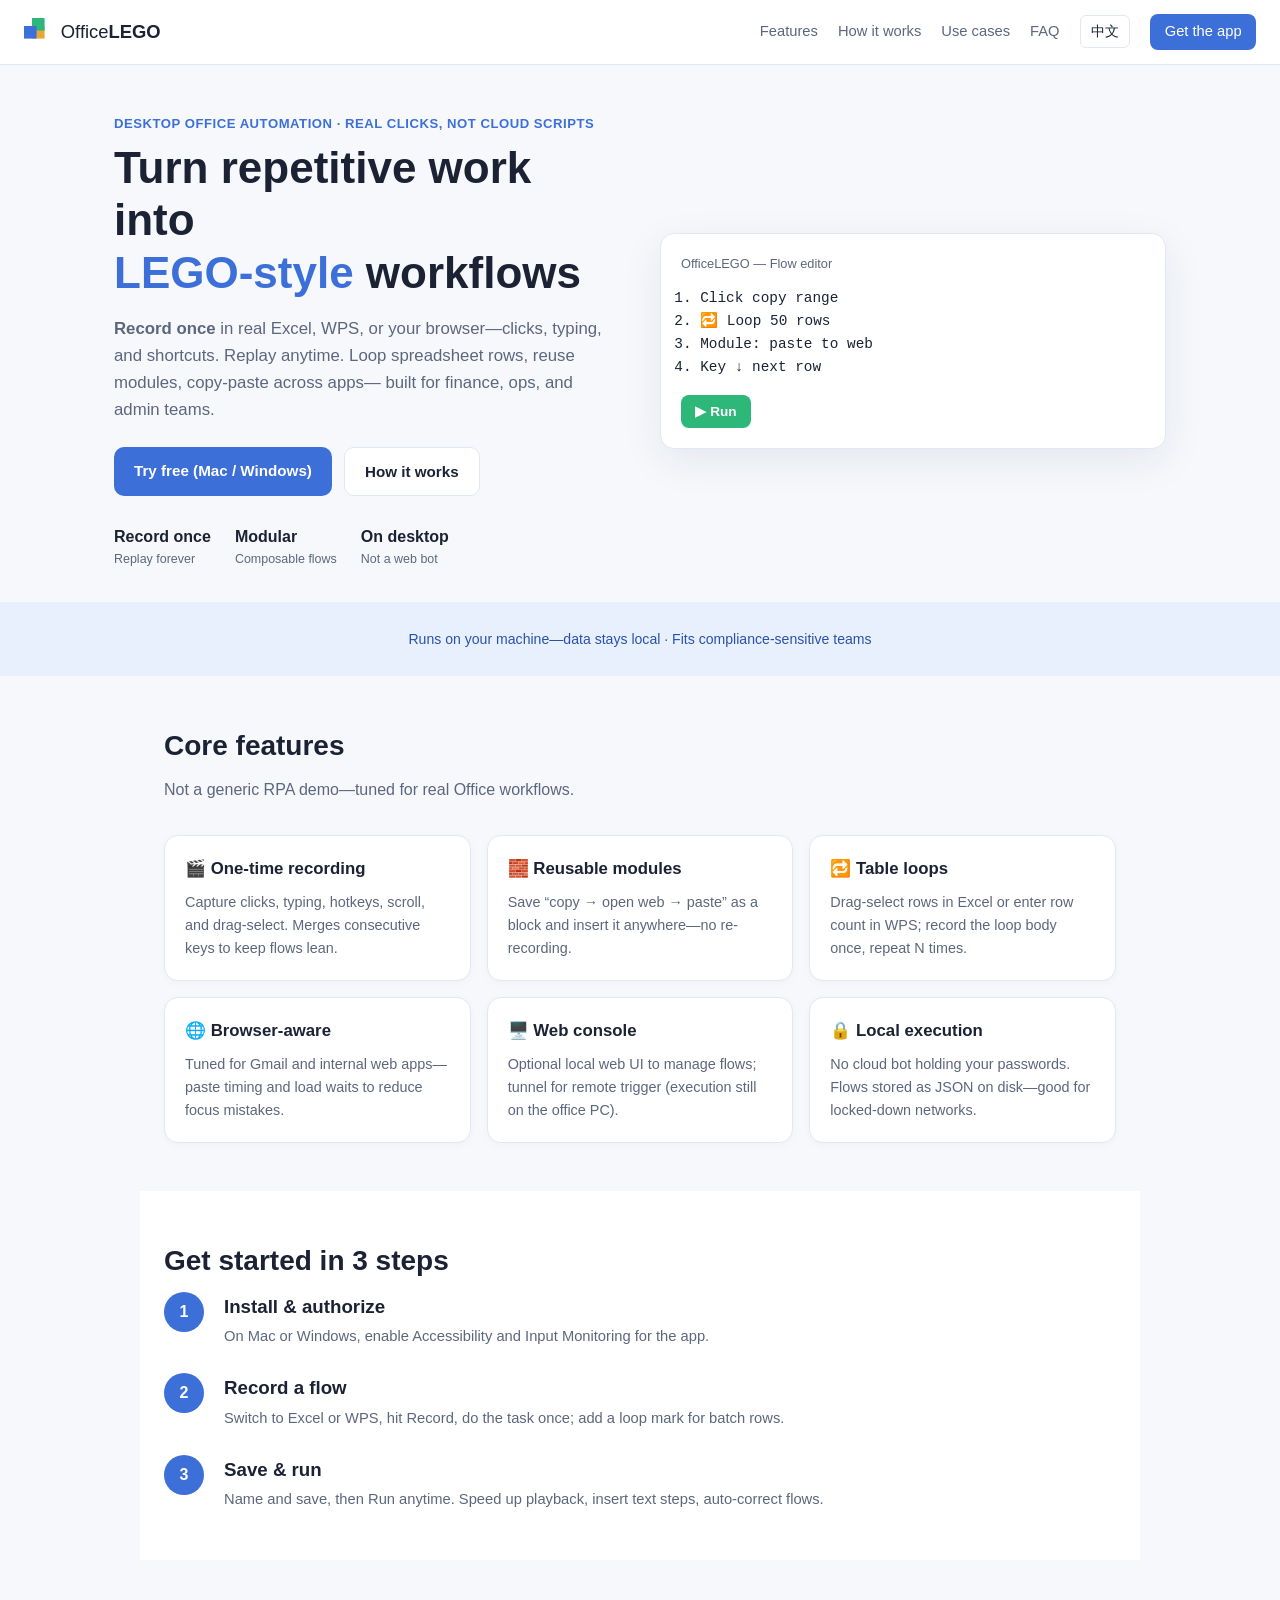
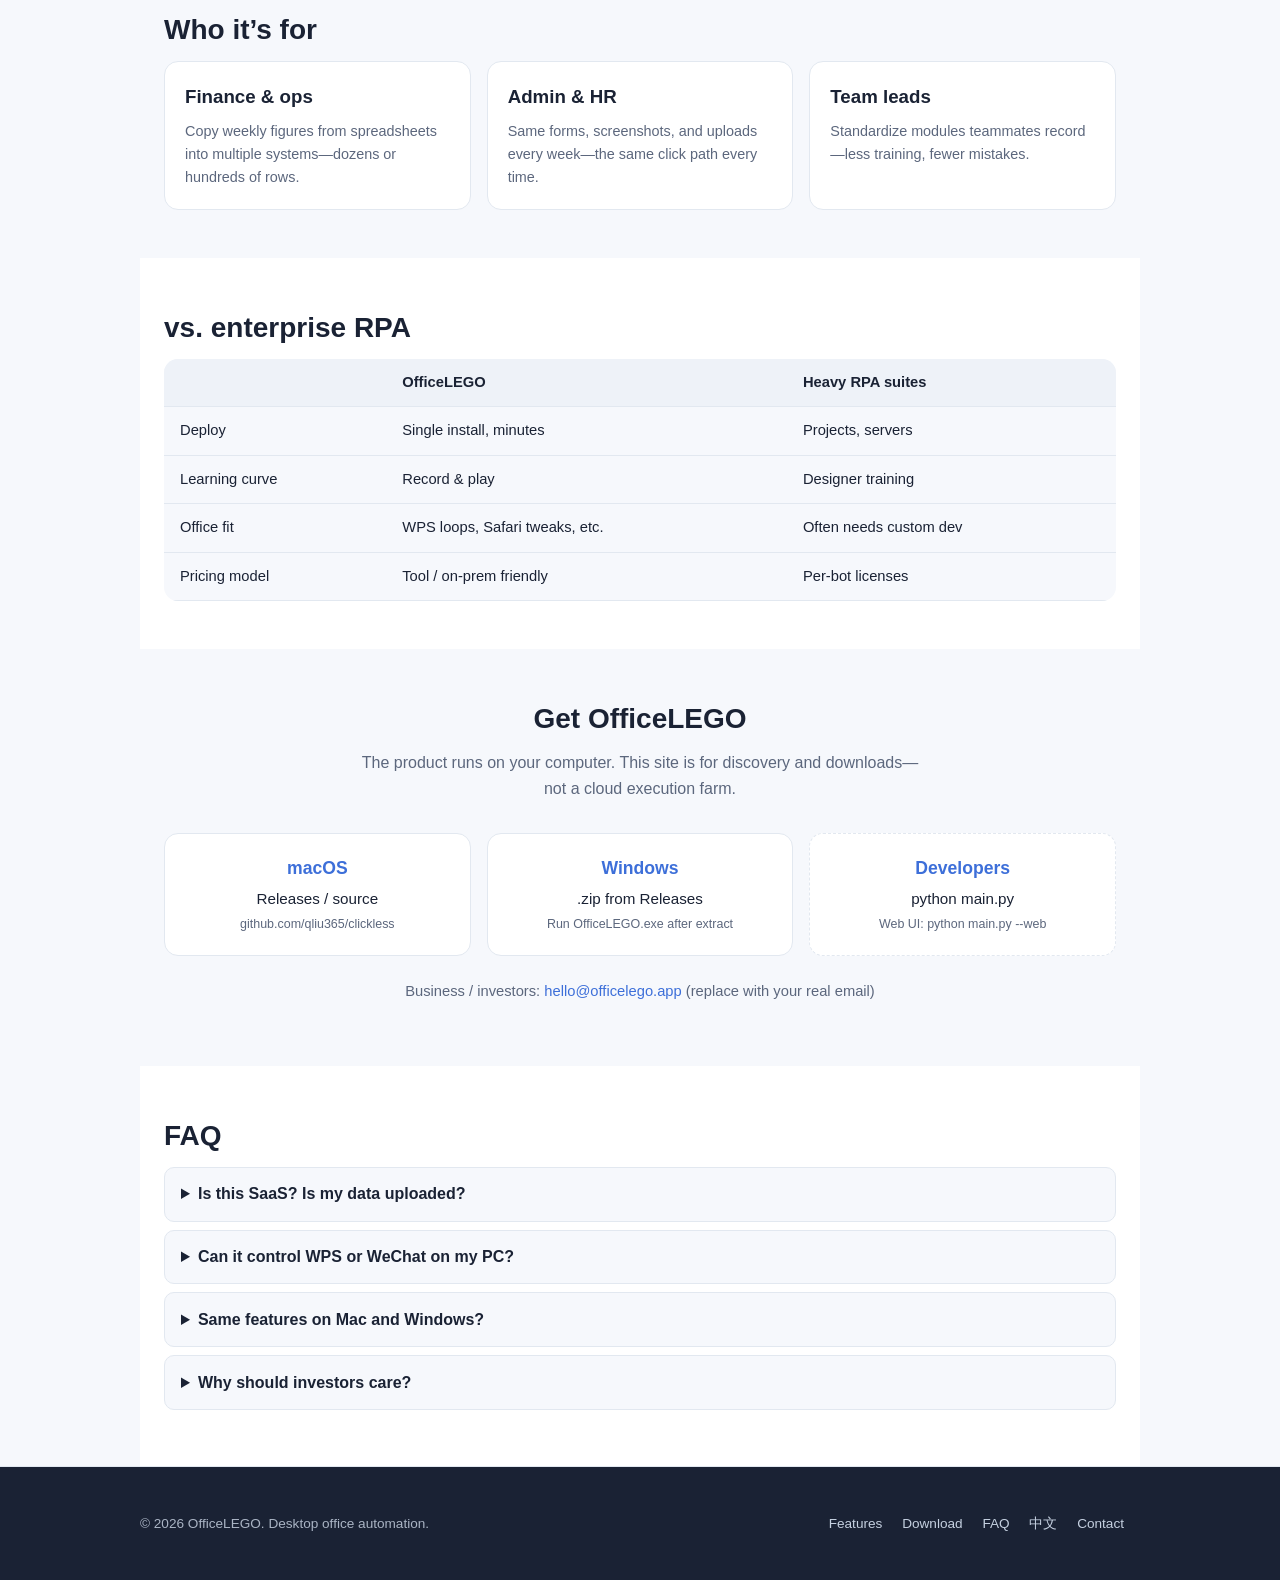
==== website/index-en.html @ f78f96df "Add English product website" ====
<!DOCTYPE html>
<html lang="en">
<head>
  <meta charset="UTF-8" />
  <meta name="viewport" content="width=device-width, initial-scale=1" />
  <title>OfficeLEGO — Record once, automate Office workflows | Desktop RPA</title>
  <meta name="description" content="OfficeLEGO automates Excel, WPS, email, and browser work on your desktop. Record mouse and keyboard once, reuse modular blocks, loop through spreadsheet rows. macOS and Windows." />
  <meta name="keywords" content="OfficeLEGO,office automation,desktop RPA,Excel automation,WPS,workflow recording,repeat tasks" />
  <meta name="author" content="OfficeLEGO" />
  <link rel="canonical" href="https://qliu365.github.io/clickless/index-en.html" />
  <link rel="alternate" hreflang="zh-CN" href="https://qliu365.github.io/clickless/" />
  <link rel="alternate" hreflang="en" href="https://qliu365.github.io/clickless/index-en.html" />
  <meta property="og:type" content="website" />
  <meta property="og:title" content="OfficeLEGO — Snap office workflows like LEGO bricks" />
  <meta property="og:description" content="Record once, replay forever. Table loops, reusable modules, cross-app copy-paste—built for real Office work." />
  <meta property="og:locale" content="en_US" />
  <meta name="twitter:card" content="summary_large_image" />
  <meta name="twitter:title" content="OfficeLEGO" />
  <meta name="twitter:description" content="Desktop office automation — record once, run forever." />
  <link rel="stylesheet" href="styles.css" />
  <link rel="icon" href="data:image/svg+xml,%3Csvg xmlns='http://www.w3.org/2000/svg' viewBox='0 0 32 32'%3E%3Crect x='2' y='10' width='12' height='12' rx='2' fill='%235b8def'/%3E%3Crect x='18' y='4' width='12' height='12' rx='2' fill='%234ecf8a'/%3E%3Crect x='18' y='18' width='12' height='12' rx='2' fill='%23e8a838'/%3E%3C/svg%3E" />
  <script type="application/ld+json">
  {
    "@context": "https://schema.org",
    "@type": "SoftwareApplication",
    "name": "OfficeLEGO",
    "applicationCategory": "BusinessApplication",
    "operatingSystem": "macOS, Windows",
    "description": "Desktop automation for Excel, WPS, email and browser workflows. Record once, replay with modular steps and table loops.",
    "inLanguage": "en",
    "offers": { "@type": "Offer", "price": "0", "priceCurrency": "USD" }
  }
  </script>
</head>
<body>
  <header class="site-header">
    <a class="logo" href="index-en.html">
      <span class="logo-blocks" aria-hidden="true"></span>
      <span>Office<strong>LEGO</strong></span>
    </a>
    <nav class="nav">
      <a href="#features">Features</a>
      <a href="#how">How it works</a>
      <a href="#users">Use cases</a>
      <a href="#faq">FAQ</a>
      <a href="index.html" class="lang-switch">中文</a>
      <a href="#download" class="nav-cta">Get the app</a>
    </nav>
    <button type="button" class="menu-btn" id="menu-btn" aria-label="Menu">☰</button>
  </header>

  <main>
    <section class="hero">
      <div class="hero-copy">
        <p class="eyebrow">Desktop office automation · Real clicks, not cloud scripts</p>
        <h1>Turn repetitive work into<br /><strong>LEGO-style</strong> workflows</h1>
        <p class="lead">
          <strong>Record once</strong> in real Excel, WPS, or your browser—clicks, typing, and shortcuts.
          Replay anytime. Loop spreadsheet rows, reuse modules, copy-paste across apps—
          built for finance, ops, and admin teams.
        </p>
        <div class="hero-actions">
          <a class="btn btn-primary" href="#download">Try free (Mac / Windows)</a>
          <a class="btn btn-secondary" href="#how">How it works</a>
        </div>
        <ul class="hero-stats">
          <li><strong>Record once</strong><span>Replay forever</span></li>
          <li><strong>Modular</strong><span>Composable flows</span></li>
          <li><strong>On desktop</strong><span>Not a web bot</span></li>
        </ul>
      </div>
      <div class="hero-visual" aria-hidden="true">
        <div class="mock-window">
          <div class="mock-title">OfficeLEGO — Flow editor</div>
          <ol class="mock-steps">
            <li>Click copy range</li>
            <li>🔁 Loop 50 rows</li>
            <li>Module: paste to web</li>
            <li>Key ↓ next row</li>
          </ol>
          <div class="mock-run">▶ Run</div>
        </div>
      </div>
    </section>

    <section class="trust">
      <p>Runs on your machine—data stays local · Fits compliance-sensitive teams</p>
    </section>

    <section id="features" class="section">
      <h2>Core features</h2>
      <p class="section-lead">Not a generic RPA demo—tuned for real Office workflows.</p>
      <div class="cards">
        <article class="card">
          <h3>🎬 One-time recording</h3>
          <p>Capture clicks, typing, hotkeys, scroll, and drag-select. Merges consecutive keys to keep flows lean.</p>
        </article>
        <article class="card">
          <h3>🧱 Reusable modules</h3>
          <p>Save “copy → open web → paste” as a block and insert it anywhere—no re-recording.</p>
        </article>
        <article class="card">
          <h3>🔁 Table loops</h3>
          <p>Drag-select rows in Excel or enter row count in WPS; record the loop body once, repeat N times.</p>
        </article>
        <article class="card">
          <h3>🌐 Browser-aware</h3>
          <p>Tuned for Gmail and internal web apps—paste timing and load waits to reduce focus mistakes.</p>
        </article>
        <article class="card">
          <h3>🖥️ Web console</h3>
          <p>Optional local web UI to manage flows; tunnel for remote trigger (execution still on the office PC).</p>
        </article>
        <article class="card">
          <h3>🔒 Local execution</h3>
          <p>No cloud bot holding your passwords. Flows stored as JSON on disk—good for locked-down networks.</p>
        </article>
      </div>
    </section>

    <section id="how" class="section section-alt">
      <h2>Get started in 3 steps</h2>
      <ol class="steps">
        <li>
          <span class="step-num">1</span>
          <div>
            <h3>Install &amp; authorize</h3>
            <p>On Mac or Windows, enable Accessibility and Input Monitoring for the app.</p>
          </div>
        </li>
        <li>
          <span class="step-num">2</span>
          <div>
            <h3>Record a flow</h3>
            <p>Switch to Excel or WPS, hit Record, do the task once; add a loop mark for batch rows.</p>
          </div>
        </li>
        <li>
          <span class="step-num">3</span>
          <div>
            <h3>Save &amp; run</h3>
            <p>Name and save, then Run anytime. Speed up playback, insert text steps, auto-correct flows.</p>
          </div>
        </li>
      </ol>
    </section>

    <section id="users" class="section">
      <h2>Who it’s for</h2>
      <div class="personas">
        <div class="persona">
          <h3>Finance &amp; ops</h3>
          <p>Copy weekly figures from spreadsheets into multiple systems—dozens or hundreds of rows.</p>
        </div>
        <div class="persona">
          <h3>Admin &amp; HR</h3>
          <p>Same forms, screenshots, and uploads every week—the same click path every time.</p>
        </div>
        <div class="persona">
          <h3>Team leads</h3>
          <p>Standardize modules teammates record—less training, fewer mistakes.</p>
        </div>
      </div>
    </section>

    <section id="compare" class="section section-alt">
      <h2>vs. enterprise RPA</h2>
      <table class="compare-table">
        <thead>
          <tr><th></th><th>OfficeLEGO</th><th>Heavy RPA suites</th></tr>
        </thead>
        <tbody>
          <tr><td>Deploy</td><td>Single install, minutes</td><td>Projects, servers</td></tr>
          <tr><td>Learning curve</td><td>Record &amp; play</td><td>Designer training</td></tr>
          <tr><td>Office fit</td><td>WPS loops, Safari tweaks, etc.</td><td>Often needs custom dev</td></tr>
          <tr><td>Pricing model</td><td>Tool / on-prem friendly</td><td>Per-bot licenses</td></tr>
        </tbody>
      </table>
    </section>

    <section id="download" class="section cta-section">
      <h2>Get OfficeLEGO</h2>
      <p class="section-lead">The product runs on your computer. This site is for discovery and downloads—not a cloud execution farm.</p>
      <div class="download-grid">
        <a class="download-card" href="https://github.com/qliu365/clickless/releases" rel="noopener" target="_blank">
          <span class="os">macOS</span>
          <span class="label">Releases / source</span>
          <span class="hint">github.com/qliu365/clickless</span>
        </a>
        <a class="download-card" href="https://github.com/qliu365/clickless/releases" rel="noopener" target="_blank">
          <span class="os">Windows</span>
          <span class="label">.zip from Releases</span>
          <span class="hint">Run OfficeLEGO.exe after extract</span>
        </a>
        <div class="download-card dev">
          <span class="os">Developers</span>
          <span class="label">python main.py</span>
          <span class="hint">Web UI: python main.py --web</span>
        </div>
      </div>
      <p class="contact">
        Business / investors:
        <a href="mailto:hello@officelego.app">hello@officelego.app</a>
        (replace with your real email)
      </p>
    </section>

    <section id="faq" class="section section-alt">
      <h2>FAQ</h2>
      <details>
        <summary>Is this SaaS? Is my data uploaded?</summary>
        <p>No. Flows and optional screenshots stay in your local user folder. The web console is optional and does not require a public cloud.</p>
      </details>
      <details>
        <summary>Can it control WPS or WeChat on my PC?</summary>
        <p>It drives normal desktop UI (clicks and keyboard) in installed apps. Some security tools or remote-desktop layers may block simulated input.</p>
      </details>
      <details>
        <summary>Same features on Mac and Windows?</summary>
        <p>Core record/playback is the same. Excel drag-to-loop is strongest on macOS; on Windows, row-count input is often easier.</p>
      </details>
      <details>
        <summary>Why should investors care?</summary>
        <p>Long-tail automation for SMBs and teams—lighter than enterprise RPA, easier than scripts; modules create reuse and expansion.</p>
      </details>
    </section>
  </main>

  <footer class="site-footer">
    <div class="footer-inner">
      <p>© <span id="year"></span> OfficeLEGO. Desktop office automation.</p>
      <p class="footer-links">
        <a href="#features">Features</a>
        <a href="#download">Download</a>
        <a href="#faq">FAQ</a>
        <a href="index.html">中文</a>
        <a href="mailto:hello@officelego.app">Contact</a>
      </p>
    </div>
  </footer>

  <script>
    document.getElementById("year").textContent = new Date().getFullYear();
    document.getElementById("menu-btn")?.addEventListener("click", () => {
      document.querySelector(".nav")?.classList.toggle("open");
    });
  </script>
</body>
</html>
---- website/styles.css ----
:root {
  --bg: #f6f8fc;
  --surface: #ffffff;
  --text: #1a2234;
  --muted: #5c677d;
  --primary: #3d6fd9;
  --primary-dark: #2a52ad;
  --accent: #2db87a;
  --border: #e2e8f0;
  --shadow: 0 12px 40px rgba(26, 34, 52, 0.08);
  --radius: 14px;
  --font: "PingFang SC", "SF Pro SC", "Microsoft YaHei", -apple-system, sans-serif;
}

* { box-sizing: border-box; }
html { scroll-behavior: smooth; }

body {
  margin: 0;
  font-family: var(--font);
  color: var(--text);
  background: var(--bg);
  line-height: 1.6;
}

a { color: var(--primary); text-decoration: none; }
a:hover { text-decoration: underline; }

.site-header {
  position: sticky;
  top: 0;
  z-index: 50;
  display: flex;
  align-items: center;
  justify-content: space-between;
  padding: 0.85rem 1.5rem;
  background: rgba(255, 255, 255, 0.92);
  backdrop-filter: blur(10px);
  border-bottom: 1px solid var(--border);
}

.logo {
  display: flex;
  align-items: center;
  gap: 0.55rem;
  font-size: 1.15rem;
  color: var(--text);
  text-decoration: none;
  font-weight: 500;
}

.logo-blocks {
  width: 28px;
  height: 28px;
  background:
    linear-gradient(var(--primary) 0 0) 0 55% / 45% 45% no-repeat,
    linear-gradient(var(--accent) 0 0) 55% 0 / 45% 45% no-repeat,
    linear-gradient(#e8a838 0 0) 55% 55% / 45% 45% no-repeat;
  border-radius: 4px;
}

.nav {
  display: flex;
  gap: 1.25rem;
  align-items: center;
}

.nav a {
  color: var(--muted);
  font-size: 0.92rem;
  text-decoration: none;
}

.nav a:hover { color: var(--text); }

.nav-cta {
  background: var(--primary) !important;
  color: #fff !important;
  padding: 0.4rem 0.9rem;
  border-radius: 8px;
}

.lang-switch {
  font-size: 0.85rem !important;
  border: 1px solid var(--border);
  padding: 0.3rem 0.65rem !important;
  border-radius: 6px;
  color: var(--text) !important;
}

.menu-btn {
  display: none;
  background: none;
  border: none;
  font-size: 1.4rem;
  cursor: pointer;
}

.hero {
  max-width: 1100px;
  margin: 0 auto;
  padding: 3rem 1.5rem 2rem;
  display: grid;
  grid-template-columns: 1fr 1fr;
  gap: 2.5rem;
  align-items: center;
}

.eyebrow {
  font-size: 0.82rem;
  color: var(--primary);
  font-weight: 600;
  text-transform: uppercase;
  letter-spacing: 0.04em;
  margin: 0 0 0.5rem;
}

.hero h1 {
  font-size: clamp(2rem, 4vw, 2.75rem);
  line-height: 1.2;
  margin: 0 0 1rem;
  font-weight: 700;
}

.hero h1 strong { color: var(--primary); }

.lead {
  font-size: 1.05rem;
  color: var(--muted);
  margin: 0 0 1.5rem;
  max-width: 32em;
}

.hero-actions {
  display: flex;
  flex-wrap: wrap;
  gap: 0.75rem;
  margin-bottom: 1.75rem;
}

.btn {
  display: inline-block;
  padding: 0.7rem 1.25rem;
  border-radius: 10px;
  font-weight: 600;
  font-size: 0.95rem;
  text-decoration: none;
}

.btn-primary {
  background: var(--primary);
  color: #fff;
}

.btn-primary:hover {
  background: var(--primary-dark);
  text-decoration: none;
}

.btn-secondary {
  background: var(--surface);
  color: var(--text);
  border: 1px solid var(--border);
}

.hero-stats {
  list-style: none;
  margin: 0;
  padding: 0;
  display: flex;
  gap: 1.5rem;
}

.hero-stats li {
  display: flex;
  flex-direction: column;
}

.hero-stats strong { font-size: 1rem; }
.hero-stats span { font-size: 0.78rem; color: var(--muted); }

.mock-window {
  background: var(--surface);
  border-radius: var(--radius);
  box-shadow: var(--shadow);
  padding: 1.25rem;
  border: 1px solid var(--border);
}

.mock-title {
  font-size: 0.8rem;
  color: var(--muted);
  margin-bottom: 0.75rem;
}

.mock-steps {
  margin: 0 0 1rem;
  padding-left: 1.2rem;
  font-size: 0.9rem;
  font-family: ui-monospace, Menlo, monospace;
}

.mock-run {
  display: inline-block;
  background: var(--accent);
  color: #fff;
  padding: 0.35rem 0.9rem;
  border-radius: 8px;
  font-size: 0.85rem;
  font-weight: 600;
}

.trust {
  text-align: center;
  padding: 0.75rem 1rem;
  background: #e8f0fe;
  color: var(--primary-dark);
  font-size: 0.88rem;
}

.section {
  max-width: 1000px;
  margin: 0 auto;
  padding: 3rem 1.5rem;
}

.section-alt { background: var(--surface); }

.section h2 {
  margin: 0 0 0.5rem;
  font-size: 1.75rem;
}

.section-lead {
  color: var(--muted);
  margin: 0 0 2rem;
  max-width: 36em;
}

.cards {
  display: grid;
  grid-template-columns: repeat(auto-fill, minmax(260px, 1fr));
  gap: 1rem;
}

.card {
  background: var(--surface);
  border: 1px solid var(--border);
  border-radius: var(--radius);
  padding: 1.25rem;
  box-shadow: 0 2px 8px rgba(0, 0, 0, 0.03);
}

.section-alt .card { background: var(--bg); }

.card h3 { margin: 0 0 0.5rem; font-size: 1.05rem; }
.card p { margin: 0; font-size: 0.9rem; color: var(--muted); }

.steps {
  list-style: none;
  margin: 0;
  padding: 0;
  display: flex;
  flex-direction: column;
  gap: 1.5rem;
}

.steps li {
  display: flex;
  gap: 1.25rem;
  align-items: flex-start;
}

.step-num {
  flex-shrink: 0;
  width: 2.5rem;
  height: 2.5rem;
  background: var(--primary);
  color: #fff;
  border-radius: 50%;
  display: flex;
  align-items: center;
  justify-content: center;
  font-weight: 700;
}

.steps h3 { margin: 0 0 0.25rem; }
.steps p { margin: 0; color: var(--muted); font-size: 0.92rem; }

.personas {
  display: grid;
  grid-template-columns: repeat(auto-fit, minmax(220px, 1fr));
  gap: 1rem;
}

.persona {
  padding: 1.25rem;
  background: var(--surface);
  border-radius: var(--radius);
  border: 1px solid var(--border);
}

.persona h3 { margin: 0 0 0.5rem; }
.persona p { margin: 0; color: var(--muted); font-size: 0.9rem; }

.compare-table {
  width: 100%;
  border-collapse: collapse;
  font-size: 0.92rem;
  background: var(--bg);
  border-radius: var(--radius);
  overflow: hidden;
}

.compare-table th,
.compare-table td {
  padding: 0.75rem 1rem;
  border-bottom: 1px solid var(--border);
  text-align: left;
}

.compare-table th { background: #eef2f8; }

.cta-section { text-align: center; }
.cta-section .section-lead { margin-left: auto; margin-right: auto; }

.download-grid {
  display: grid;
  grid-template-columns: repeat(auto-fit, minmax(220px, 1fr));
  gap: 1rem;
  margin-bottom: 1.5rem;
}

.download-card {
  display: flex;
  flex-direction: column;
  gap: 0.25rem;
  padding: 1.25rem;
  background: var(--surface);
  border: 1px solid var(--border);
  border-radius: var(--radius);
  text-decoration: none;
  color: inherit;
  transition: box-shadow 0.2s, border-color 0.2s;
}

.download-card:hover {
  box-shadow: var(--shadow);
  border-color: var(--primary);
  text-decoration: none;
}

.download-card.dev { border-style: dashed; }

.download-card .os { font-weight: 700; font-size: 1.1rem; color: var(--primary); }
.download-card .label { font-size: 0.95rem; }
.download-card .hint { font-size: 0.78rem; color: var(--muted); }

.contact { color: var(--muted); font-size: 0.92rem; }

details {
  background: var(--bg);
  border: 1px solid var(--border);
  border-radius: 10px;
  padding: 0.85rem 1rem;
  margin-bottom: 0.5rem;
}

details summary { cursor: pointer; font-weight: 600; }
details p { margin: 0.5rem 0 0; color: var(--muted); font-size: 0.9rem; }

.site-footer {
  border-top: 1px solid var(--border);
  padding: 2rem 1.5rem;
  background: var(--text);
  color: #aab4c4;
  font-size: 0.85rem;
}

.footer-inner {
  max-width: 1000px;
  margin: 0 auto;
  display: flex;
  flex-wrap: wrap;
  justify-content: space-between;
  gap: 1rem;
}

.footer-links a {
  color: #c5d0e0;
  margin-right: 1rem;
}

@media (max-width: 800px) {
  .hero { grid-template-columns: 1fr; }
  .menu-btn { display: block; }
  .nav {
    display: none;
    position: absolute;
    top: 100%;
    left: 0;
    right: 0;
    flex-direction: column;
    background: var(--surface);
    padding: 1rem;
    border-bottom: 1px solid var(--border);
  }
  .nav.open { display: flex; }
}
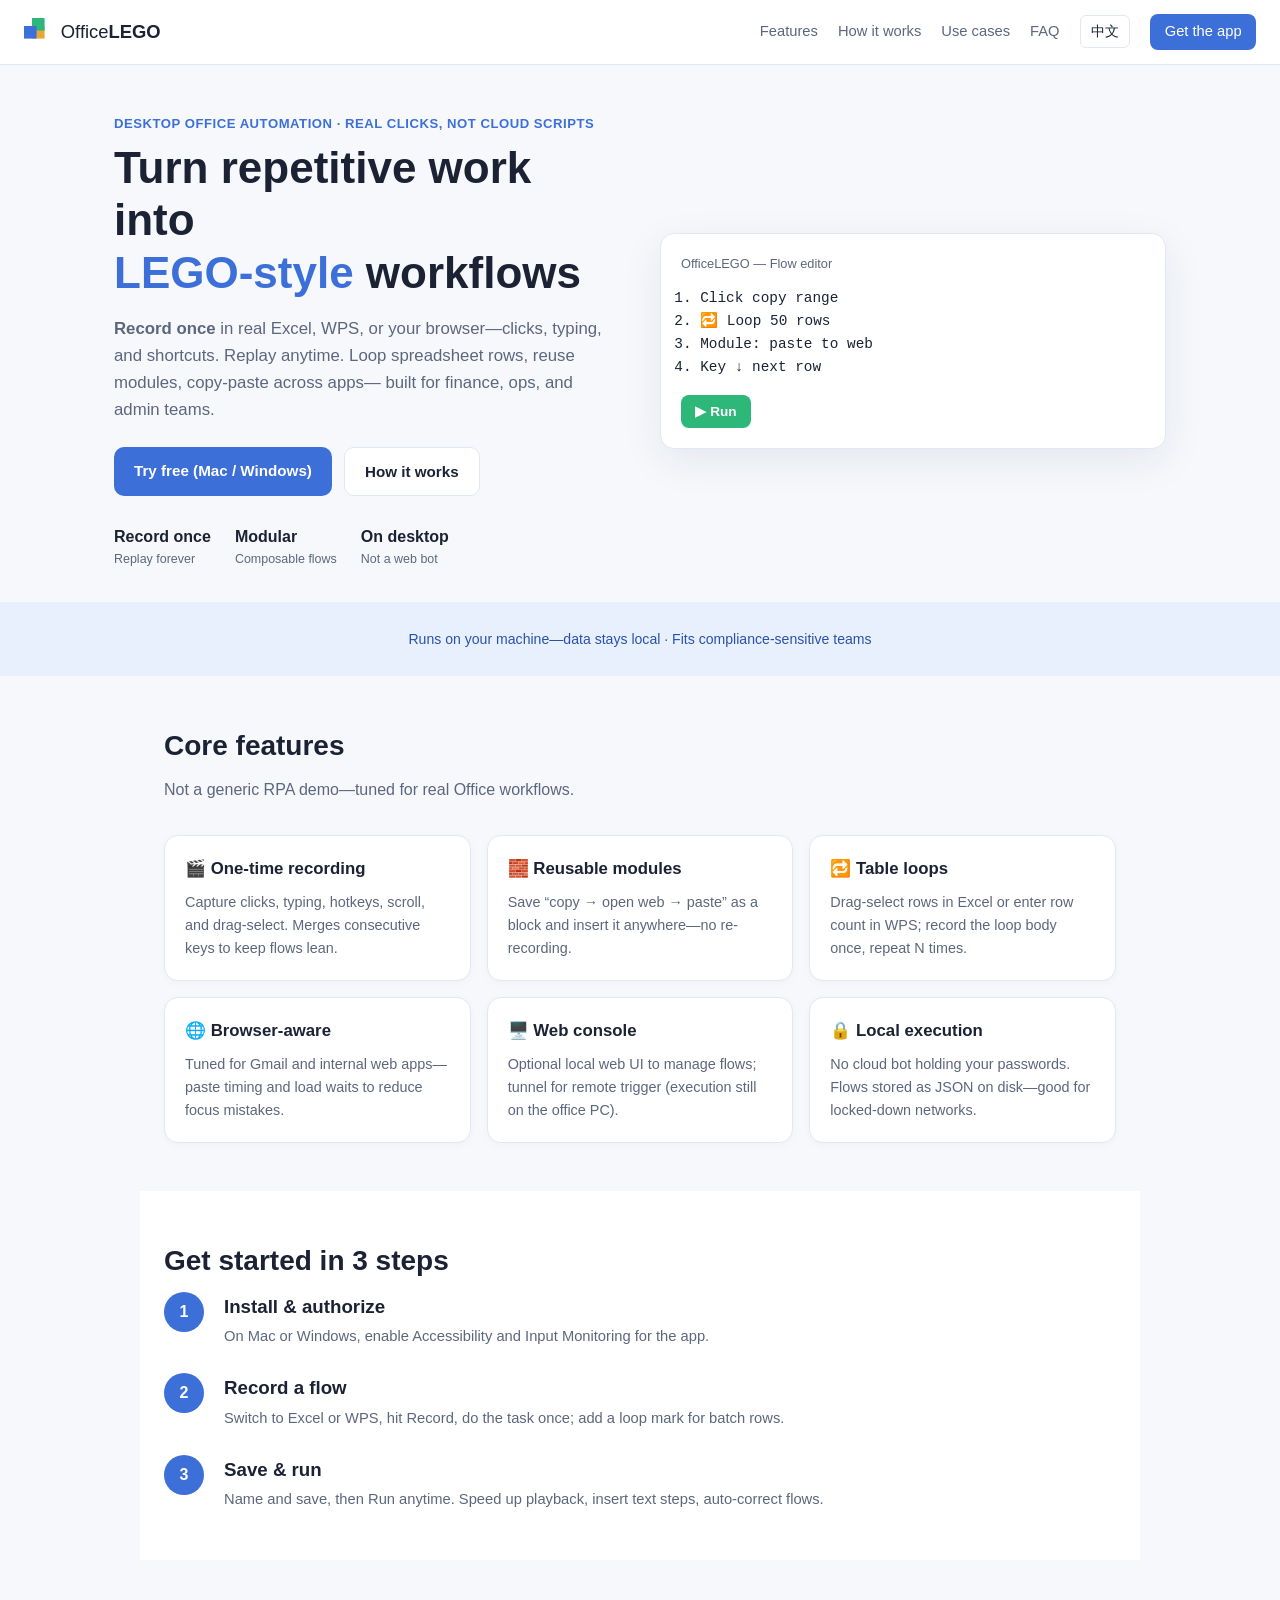
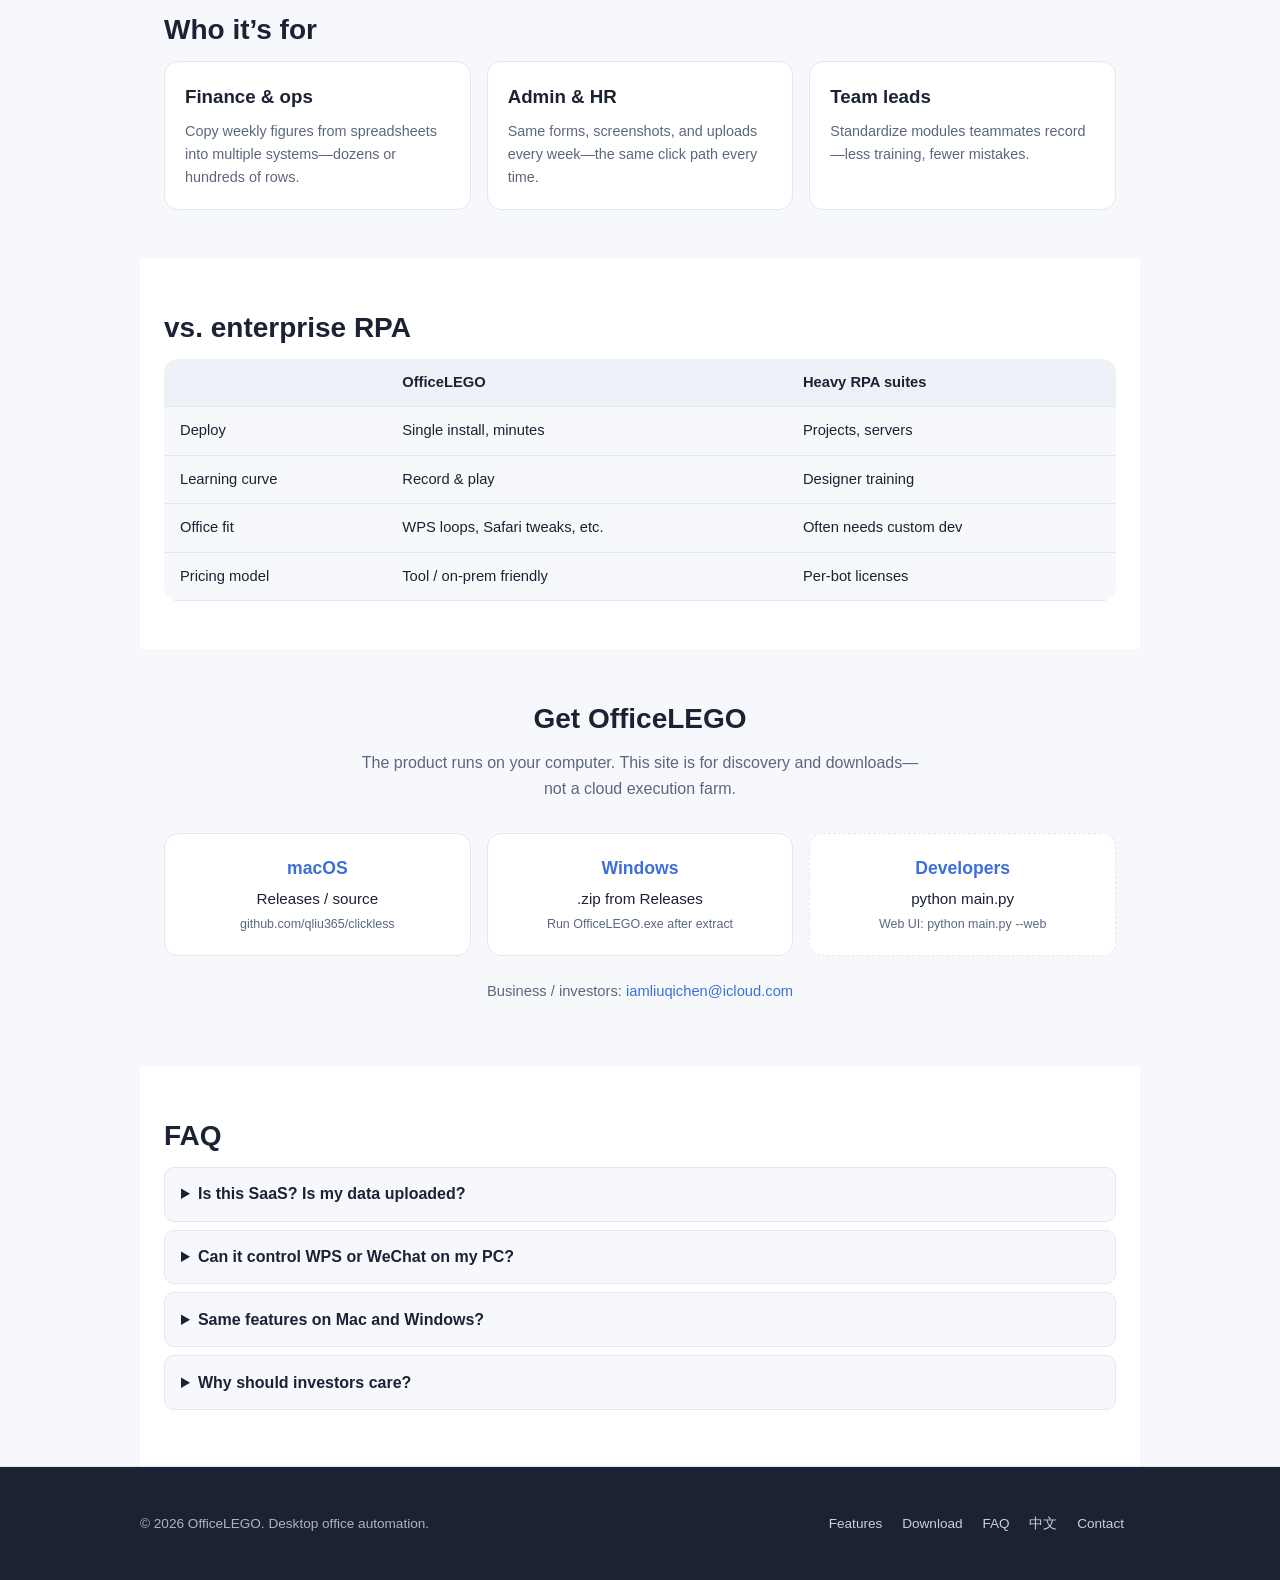
==== commit e599f585: "Update contact email" ====
--- a/website/index-en.html
+++ b/website/index-en.html
@@ -200,8 +200,7 @@
       </div>
       <p class="contact">
         Business / investors:
-        <a href="mailto:hello@officelego.app">hello@officelego.app</a>
-        (replace with your real email)
+        <a href="mailto:iamliuqichen@icloud.com">iamliuqichen@icloud.com</a>
       </p>
     </section>
 
@@ -234,7 +233,7 @@
         <a href="#download">Download</a>
         <a href="#faq">FAQ</a>
         <a href="index.html">中文</a>
-        <a href="mailto:hello@officelego.app">Contact</a>
+        <a href="mailto:iamliuqichen@icloud.com">Contact</a>
       </p>
     </div>
   </footer>
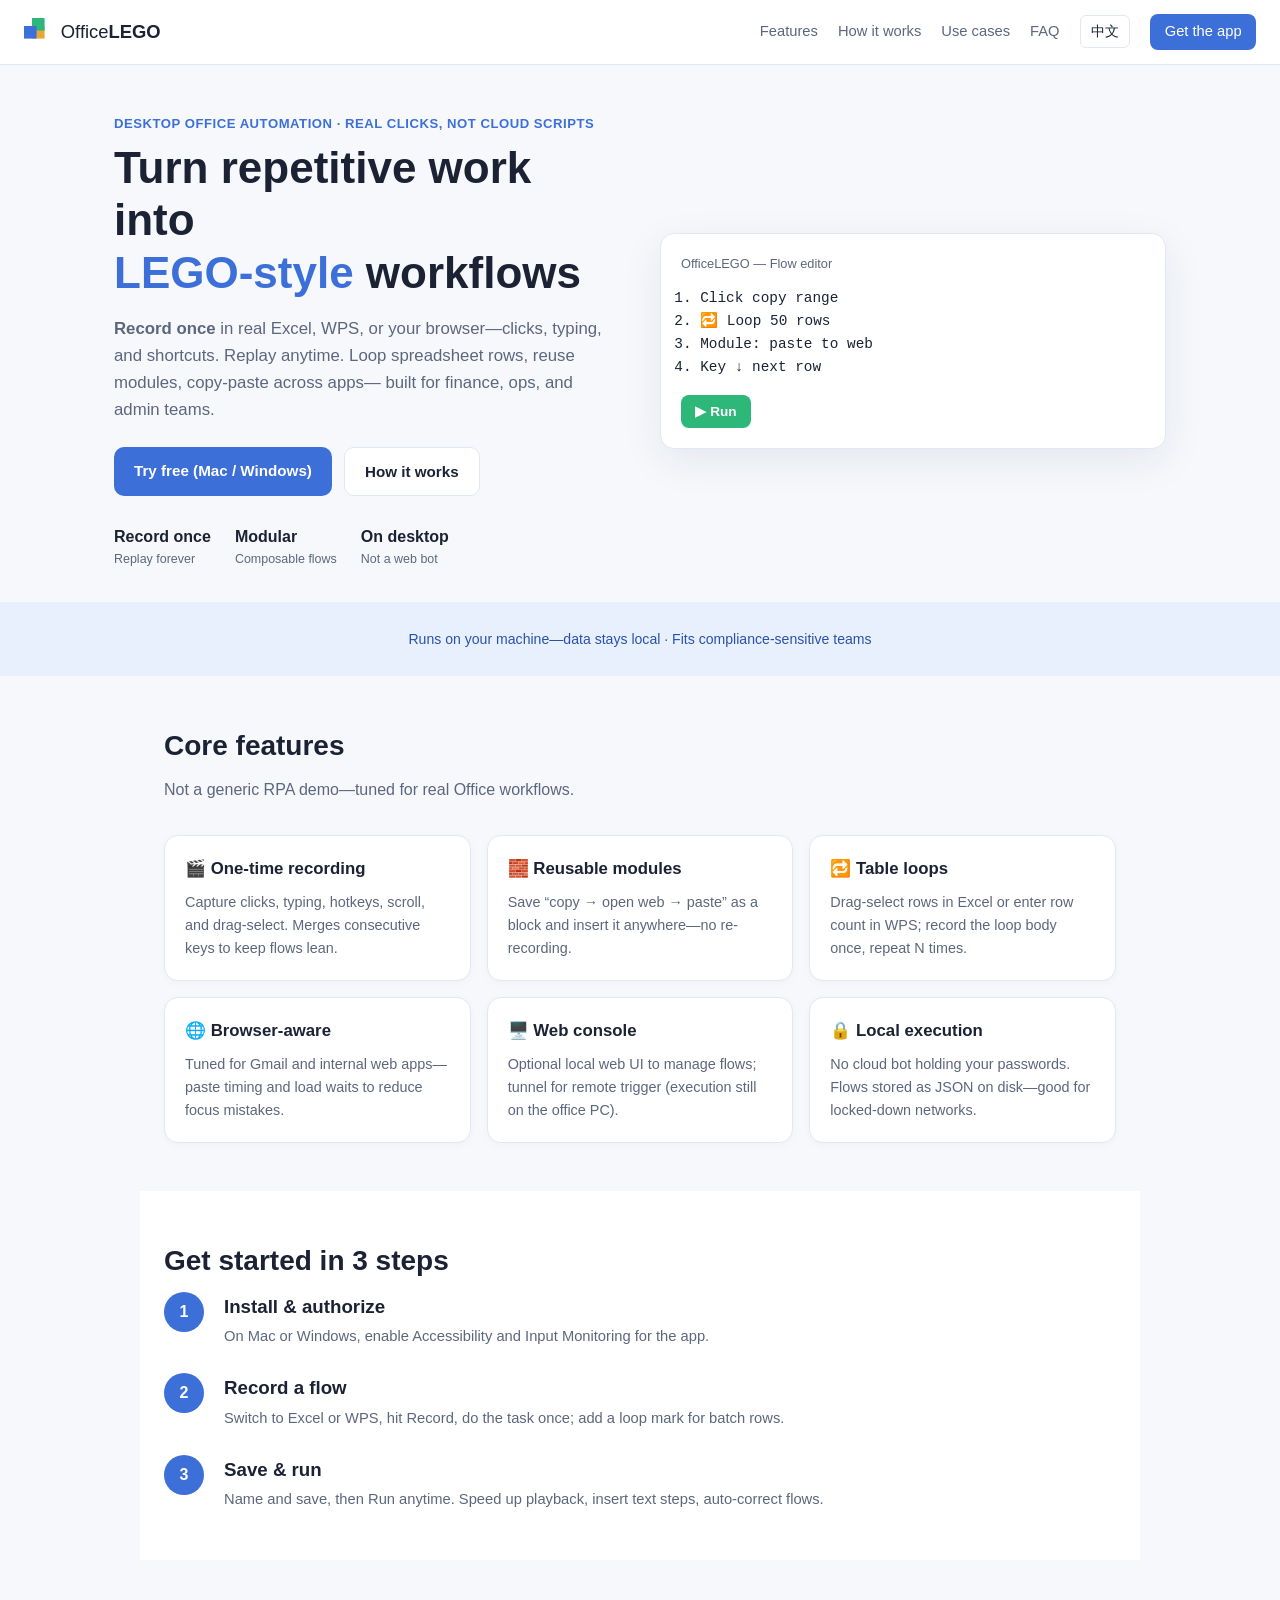
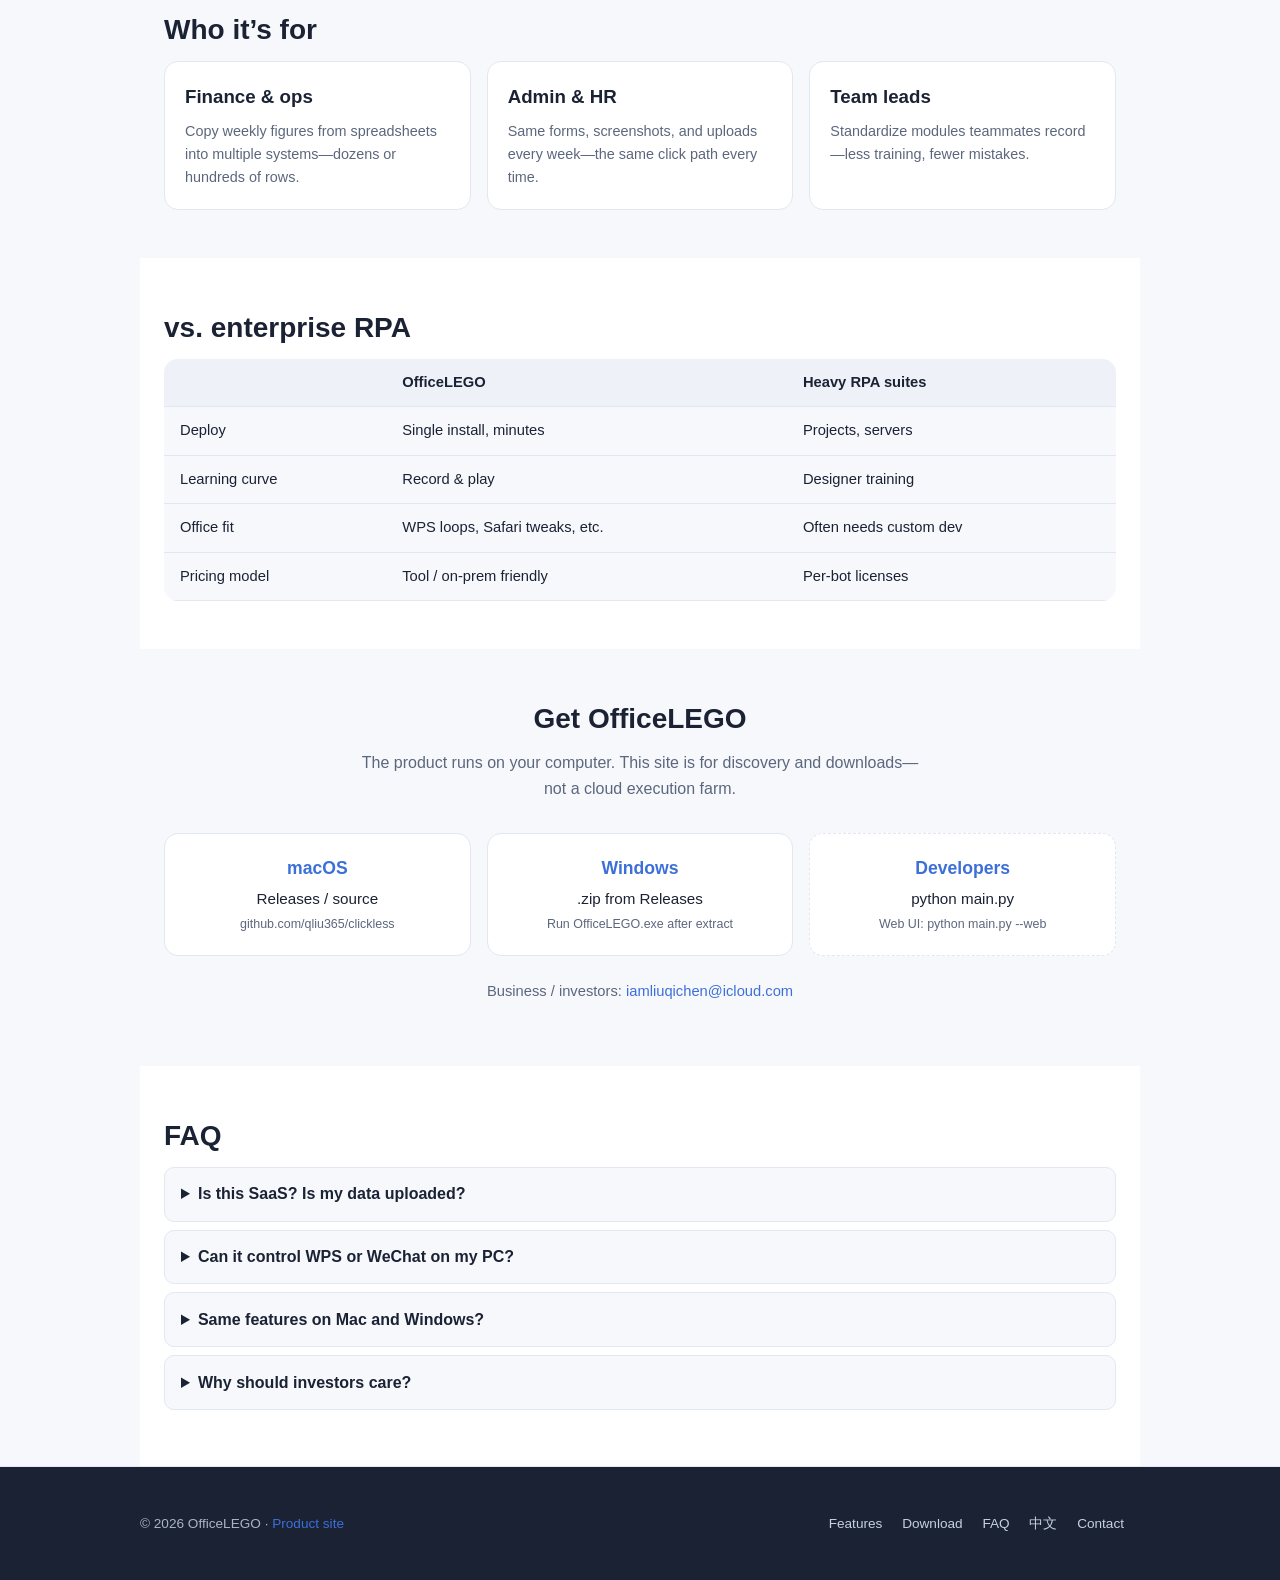
==== commit ab6faff0: "Update GitHub Pages site and add repo README Link README to qliu365.github.io/clickless, polish meta" ====
--- a/website/index-en.html
+++ b/website/index-en.html
@@ -14,6 +14,7 @@
   <meta property="og:title" content="OfficeLEGO — Snap office workflows like LEGO bricks" />
   <meta property="og:description" content="Record once, replay forever. Table loops, reusable modules, cross-app copy-paste—built for real Office work." />
   <meta property="og:locale" content="en_US" />
+  <meta property="og:url" content="https://qliu365.github.io/clickless/index-en.html" />
   <meta name="twitter:card" content="summary_large_image" />
   <meta name="twitter:title" content="OfficeLEGO" />
   <meta name="twitter:description" content="Desktop office automation — record once, run forever." />
@@ -227,7 +228,7 @@
 
   <footer class="site-footer">
     <div class="footer-inner">
-      <p>© <span id="year"></span> OfficeLEGO. Desktop office automation.</p>
+      <p>© <span id="year"></span> OfficeLEGO · <a href="https://qliu365.github.io/clickless/index-en.html">Product site</a></p>
       <p class="footer-links">
         <a href="#features">Features</a>
         <a href="#download">Download</a>
--- a/website/styles.css
+++ b/website/styles.css
@@ -389,6 +389,27 @@
 .footer-links a {
   color: #c5d0e0;
   margin-right: 1rem;
+}
+
+.lang-banner {
+  display: flex;
+  align-items: center;
+  justify-content: center;
+  gap: 0.75rem;
+  padding: 0.5rem 1rem;
+  background: #fff8e6;
+  border-bottom: 1px solid #f0d78c;
+  font-size: 0.88rem;
+}
+.lang-banner.hidden { display: none; }
+.lang-banner a { font-weight: 600; }
+.lang-banner button {
+  background: none;
+  border: none;
+  font-size: 1.2rem;
+  cursor: pointer;
+  color: var(--muted);
+  line-height: 1;
 }
 
 @media (max-width: 800px) {
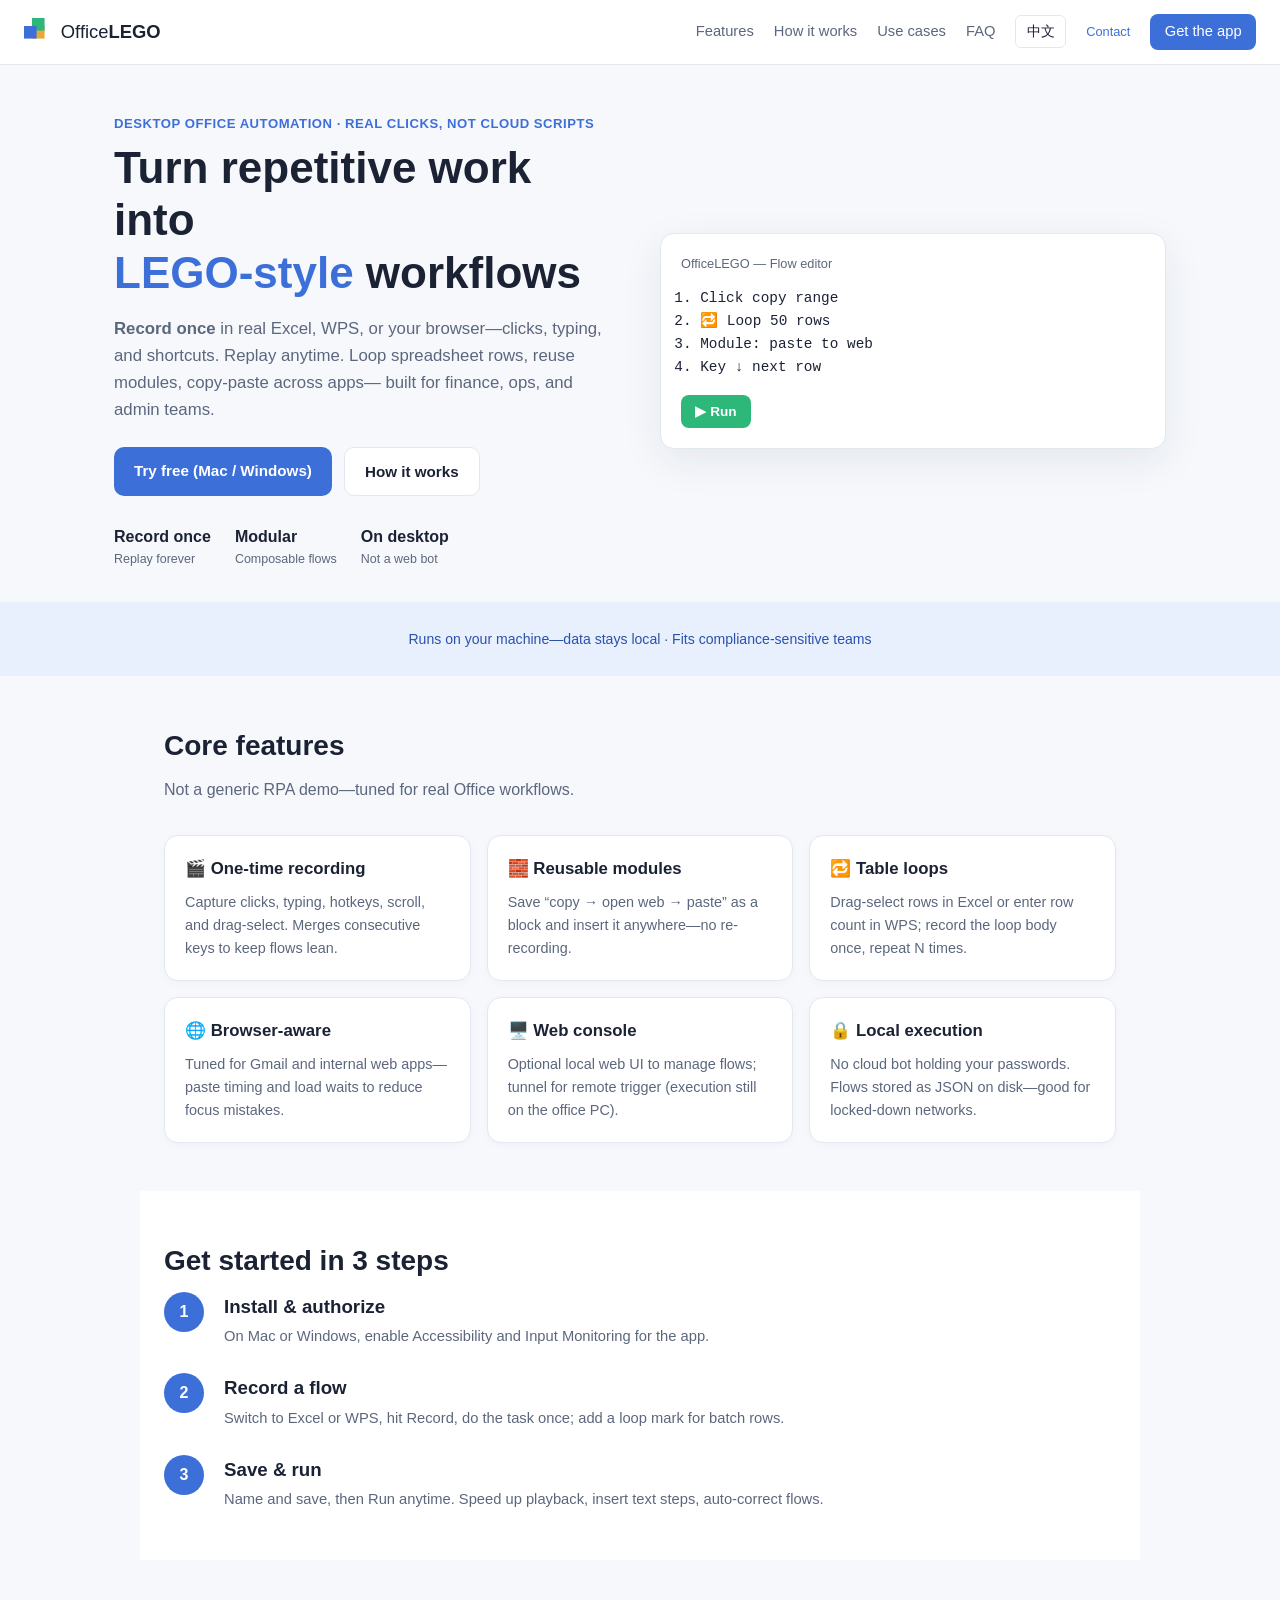
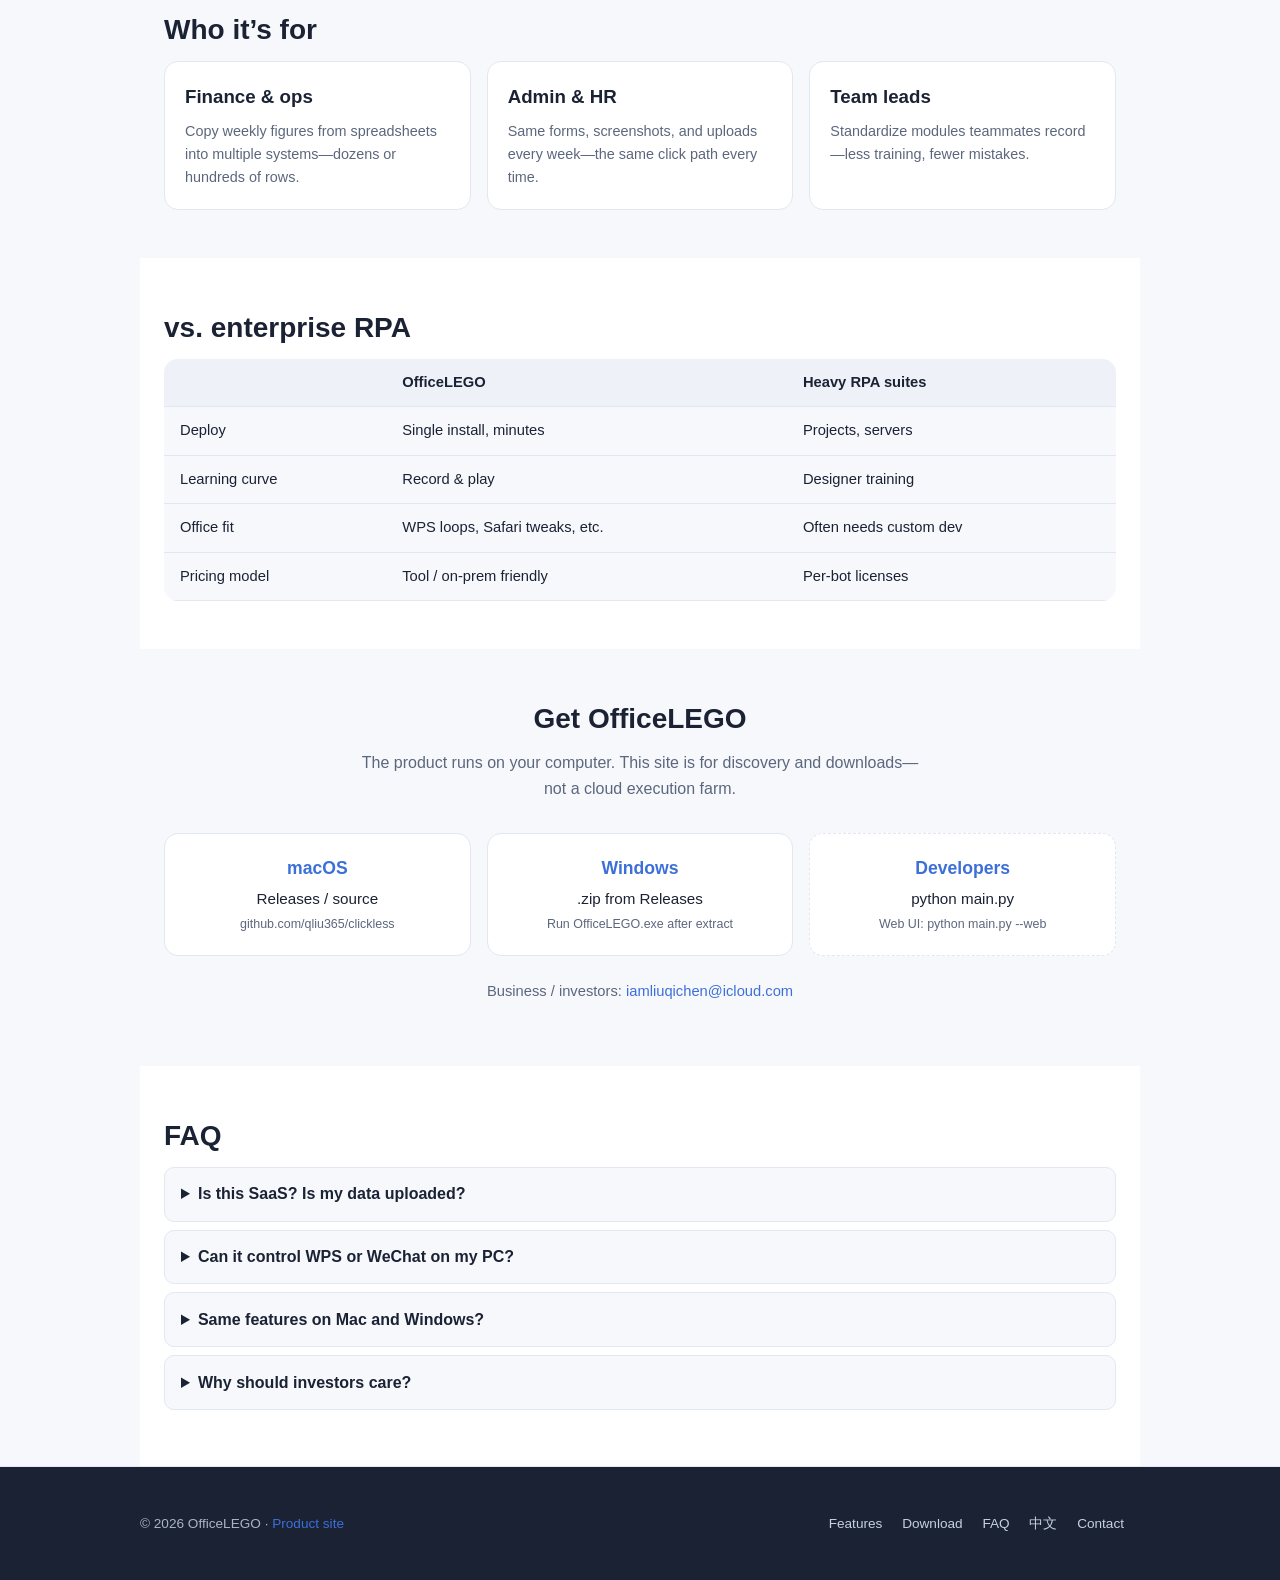
==== commit 32621dff: "Show contact email in site header for visibility Co-authored-by: Cursor <cursoragent@cursor.com>" ====
--- a/website/index-en.html
+++ b/website/index-en.html
@@ -45,6 +45,7 @@
       <a href="#users">Use cases</a>
       <a href="#faq">FAQ</a>
       <a href="index.html" class="lang-switch">中文</a>
+      <a href="mailto:iamliuqichen@icloud.com" class="nav-contact">Contact</a>
       <a href="#download" class="nav-cta">Get the app</a>
     </nav>
     <button type="button" class="menu-btn" id="menu-btn" aria-label="Menu">☰</button>
--- a/website/styles.css
+++ b/website/styles.css
@@ -86,6 +86,12 @@
   padding: 0.3rem 0.65rem !important;
   border-radius: 6px;
   color: var(--text) !important;
+}
+
+.nav-contact {
+  font-size: 0.8rem !important;
+  color: var(--primary) !important;
+  word-break: break-all;
 }
 
 .menu-btn {
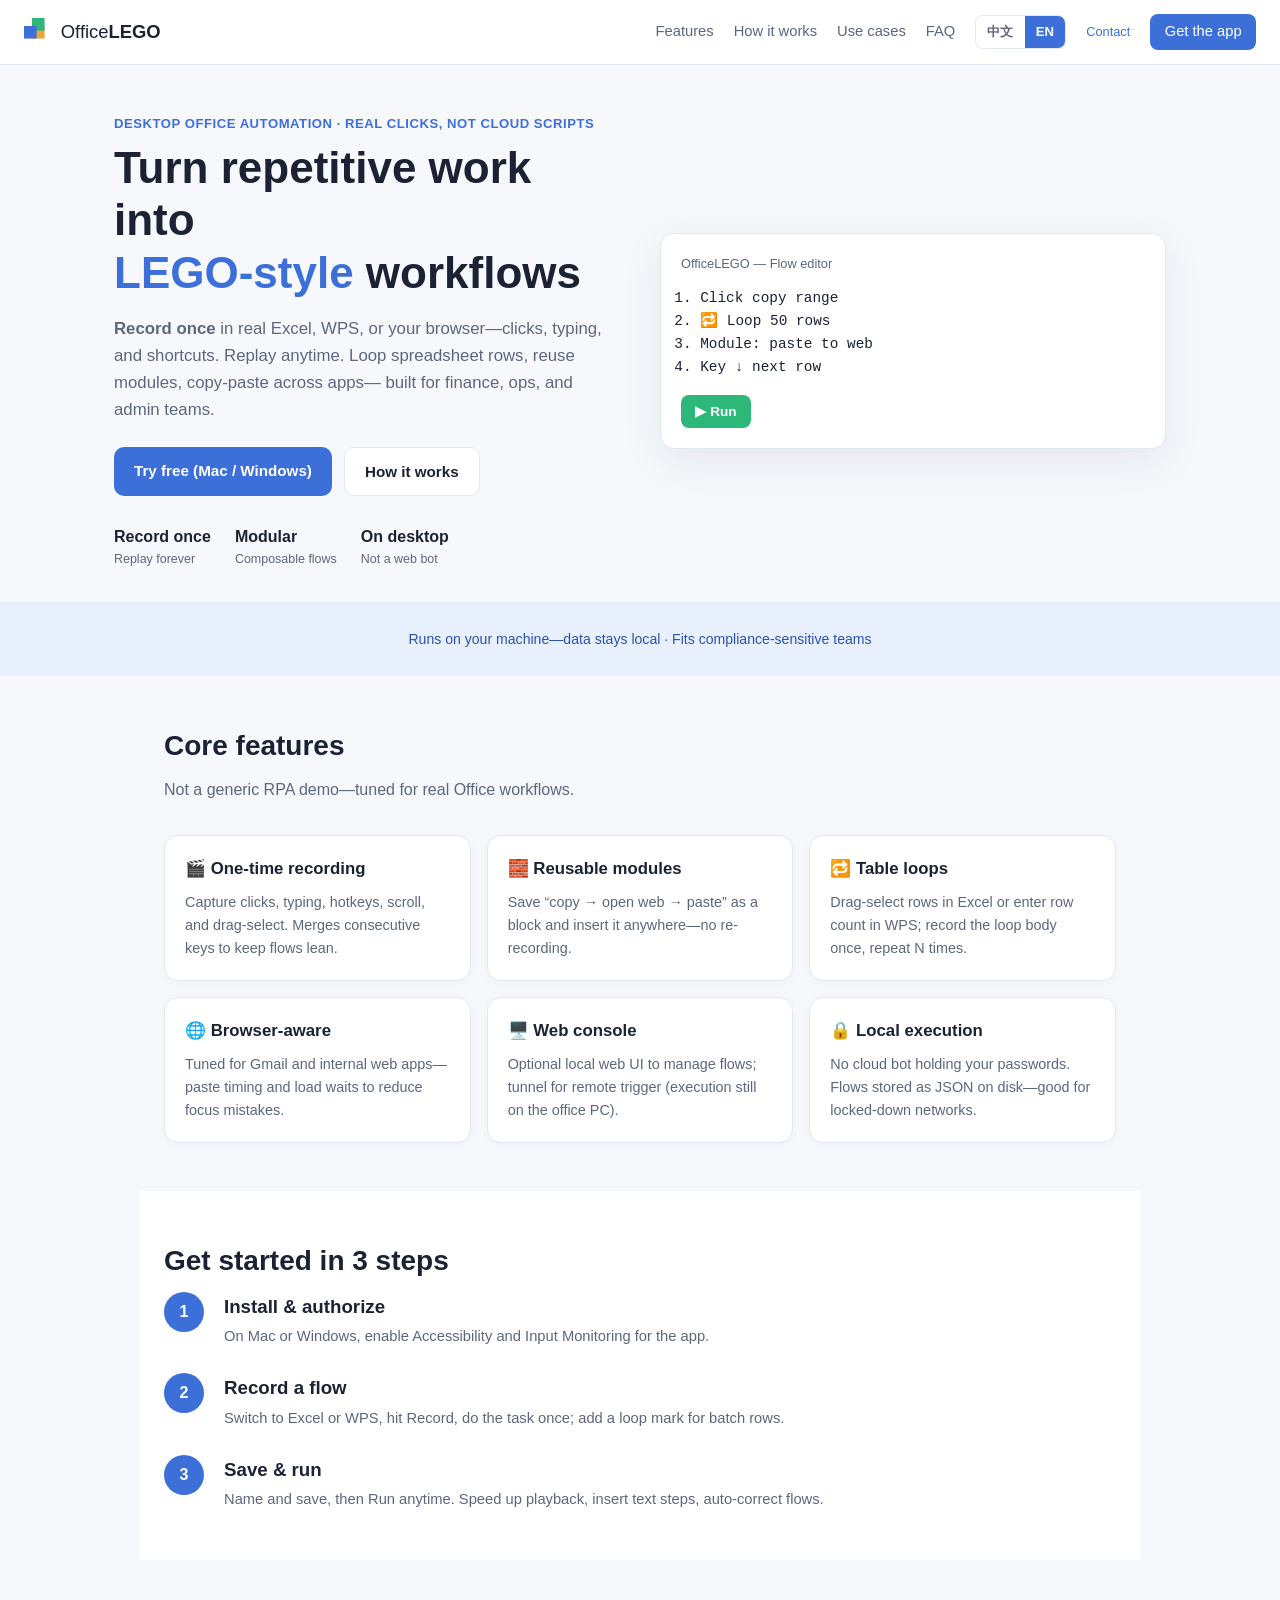
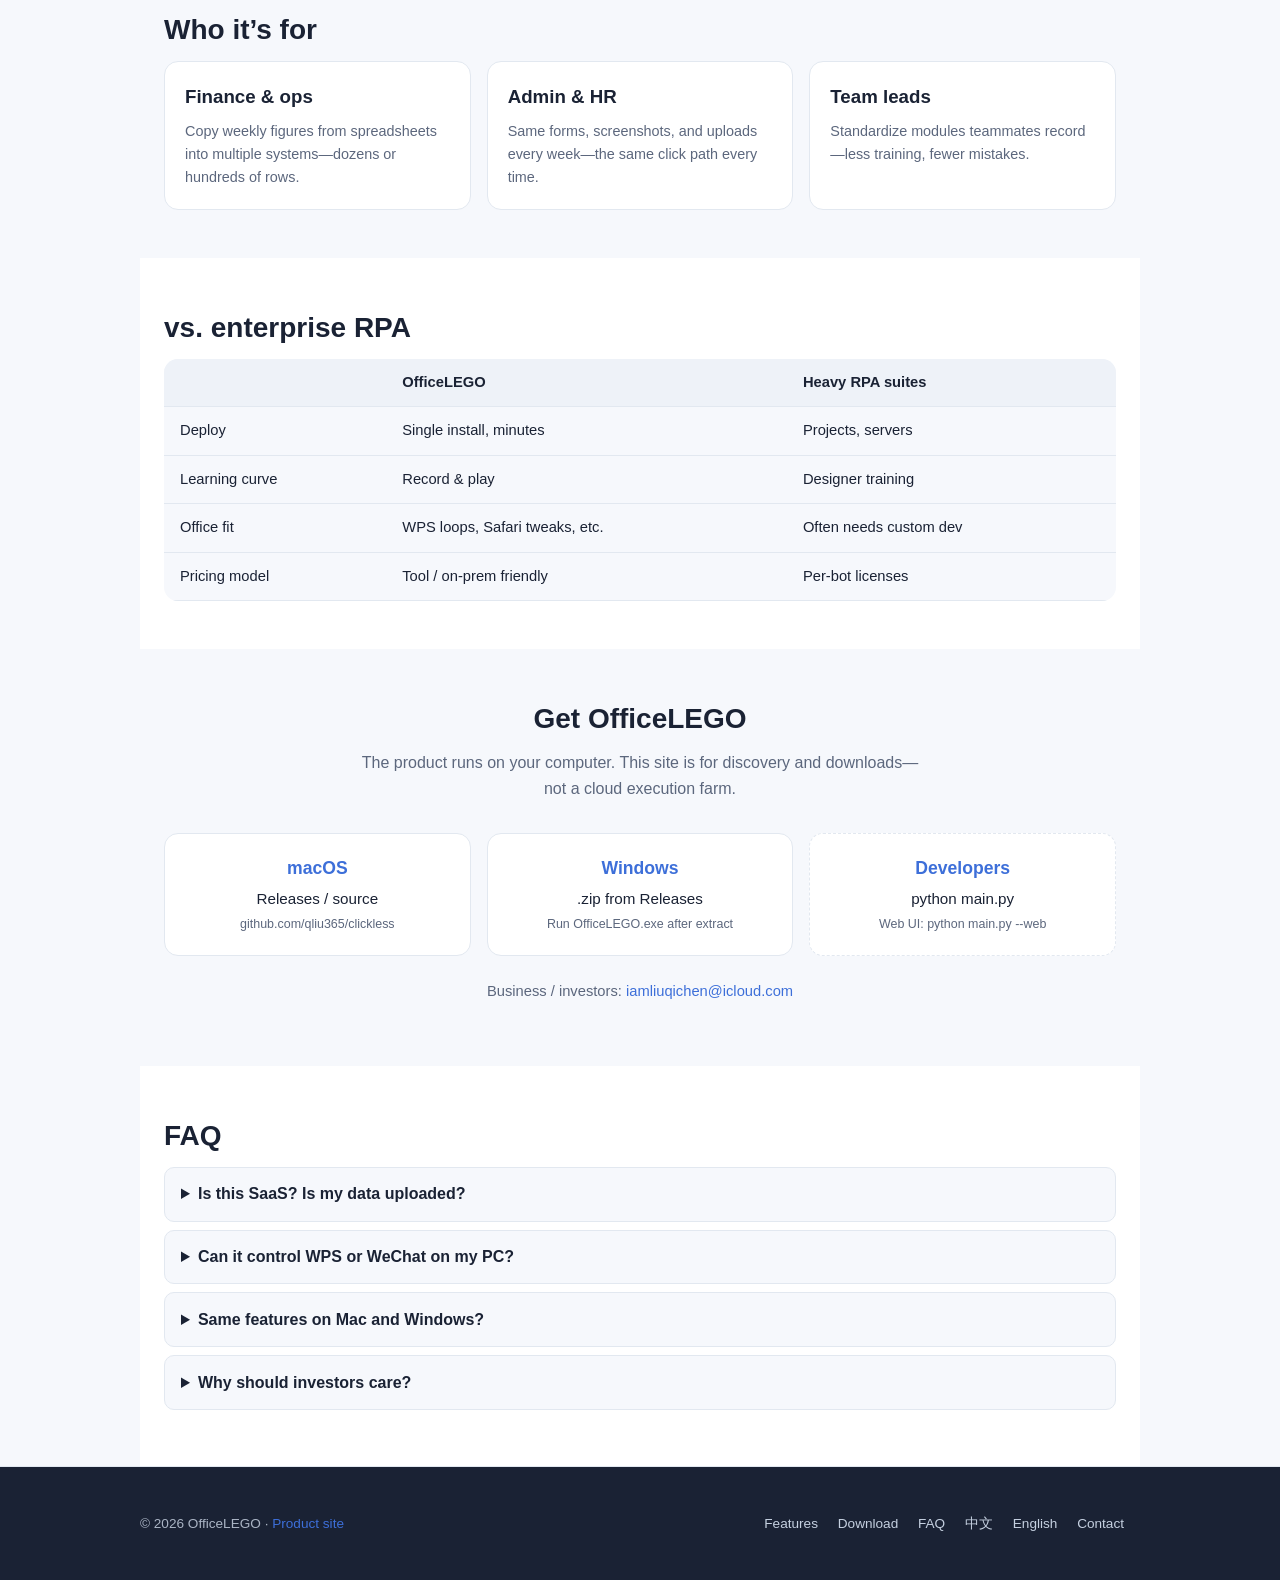
==== commit d435a910: "Add prominent 中文/EN language picker with saved preference Co-authored-by: Cursor <cursoragent@cursor" ====
--- a/website/index-en.html
+++ b/website/index-en.html
@@ -44,7 +44,10 @@
       <a href="#how">How it works</a>
       <a href="#users">Use cases</a>
       <a href="#faq">FAQ</a>
-      <a href="index.html" class="lang-switch">中文</a>
+      <div class="lang-picker" role="group" aria-label="Language">
+        <a href="index.html" data-lang="zh">中文</a>
+        <a href="index-en.html" data-lang="en">EN</a>
+      </div>
       <a href="mailto:iamliuqichen@icloud.com" class="nav-contact">Contact</a>
       <a href="#download" class="nav-cta">Get the app</a>
     </nav>
@@ -234,12 +237,14 @@
         <a href="#features">Features</a>
         <a href="#download">Download</a>
         <a href="#faq">FAQ</a>
-        <a href="index.html">中文</a>
+        <a href="index.html?lang=zh">中文</a>
+        <a href="index-en.html?lang=en">English</a>
         <a href="mailto:iamliuqichen@icloud.com">Contact</a>
       </p>
     </div>
   </footer>
 
+  <script src="lang.js"></script>
   <script>
     document.getElementById("year").textContent = new Date().getFullYear();
     document.getElementById("menu-btn")?.addEventListener("click", () => {
--- a/website/styles.css
+++ b/website/styles.css
@@ -80,12 +80,31 @@
   border-radius: 8px;
 }
 
-.lang-switch {
-  font-size: 0.85rem !important;
-  border: 1px solid var(--border);
-  padding: 0.3rem 0.65rem !important;
-  border-radius: 6px;
+.lang-picker {
+  display: inline-flex;
+  border: 1px solid var(--border);
+  border-radius: 8px;
+  overflow: hidden;
+  background: var(--surface);
+}
+
+.lang-picker a {
+  padding: 0.35rem 0.7rem !important;
+  font-size: 0.82rem !important;
+  font-weight: 600;
+  color: var(--muted) !important;
+  text-decoration: none !important;
+  border: none !important;
+}
+
+.lang-picker a:hover {
   color: var(--text) !important;
+  text-decoration: none !important;
+}
+
+.lang-picker a.active {
+  background: var(--primary);
+  color: #fff !important;
 }
 
 .nav-contact {
@@ -395,27 +414,6 @@
 .footer-links a {
   color: #c5d0e0;
   margin-right: 1rem;
-}
-
-.lang-banner {
-  display: flex;
-  align-items: center;
-  justify-content: center;
-  gap: 0.75rem;
-  padding: 0.5rem 1rem;
-  background: #fff8e6;
-  border-bottom: 1px solid #f0d78c;
-  font-size: 0.88rem;
-}
-.lang-banner.hidden { display: none; }
-.lang-banner a { font-weight: 600; }
-.lang-banner button {
-  background: none;
-  border: none;
-  font-size: 1.2rem;
-  cursor: pointer;
-  color: var(--muted);
-  line-height: 1;
 }
 
 @media (max-width: 800px) {
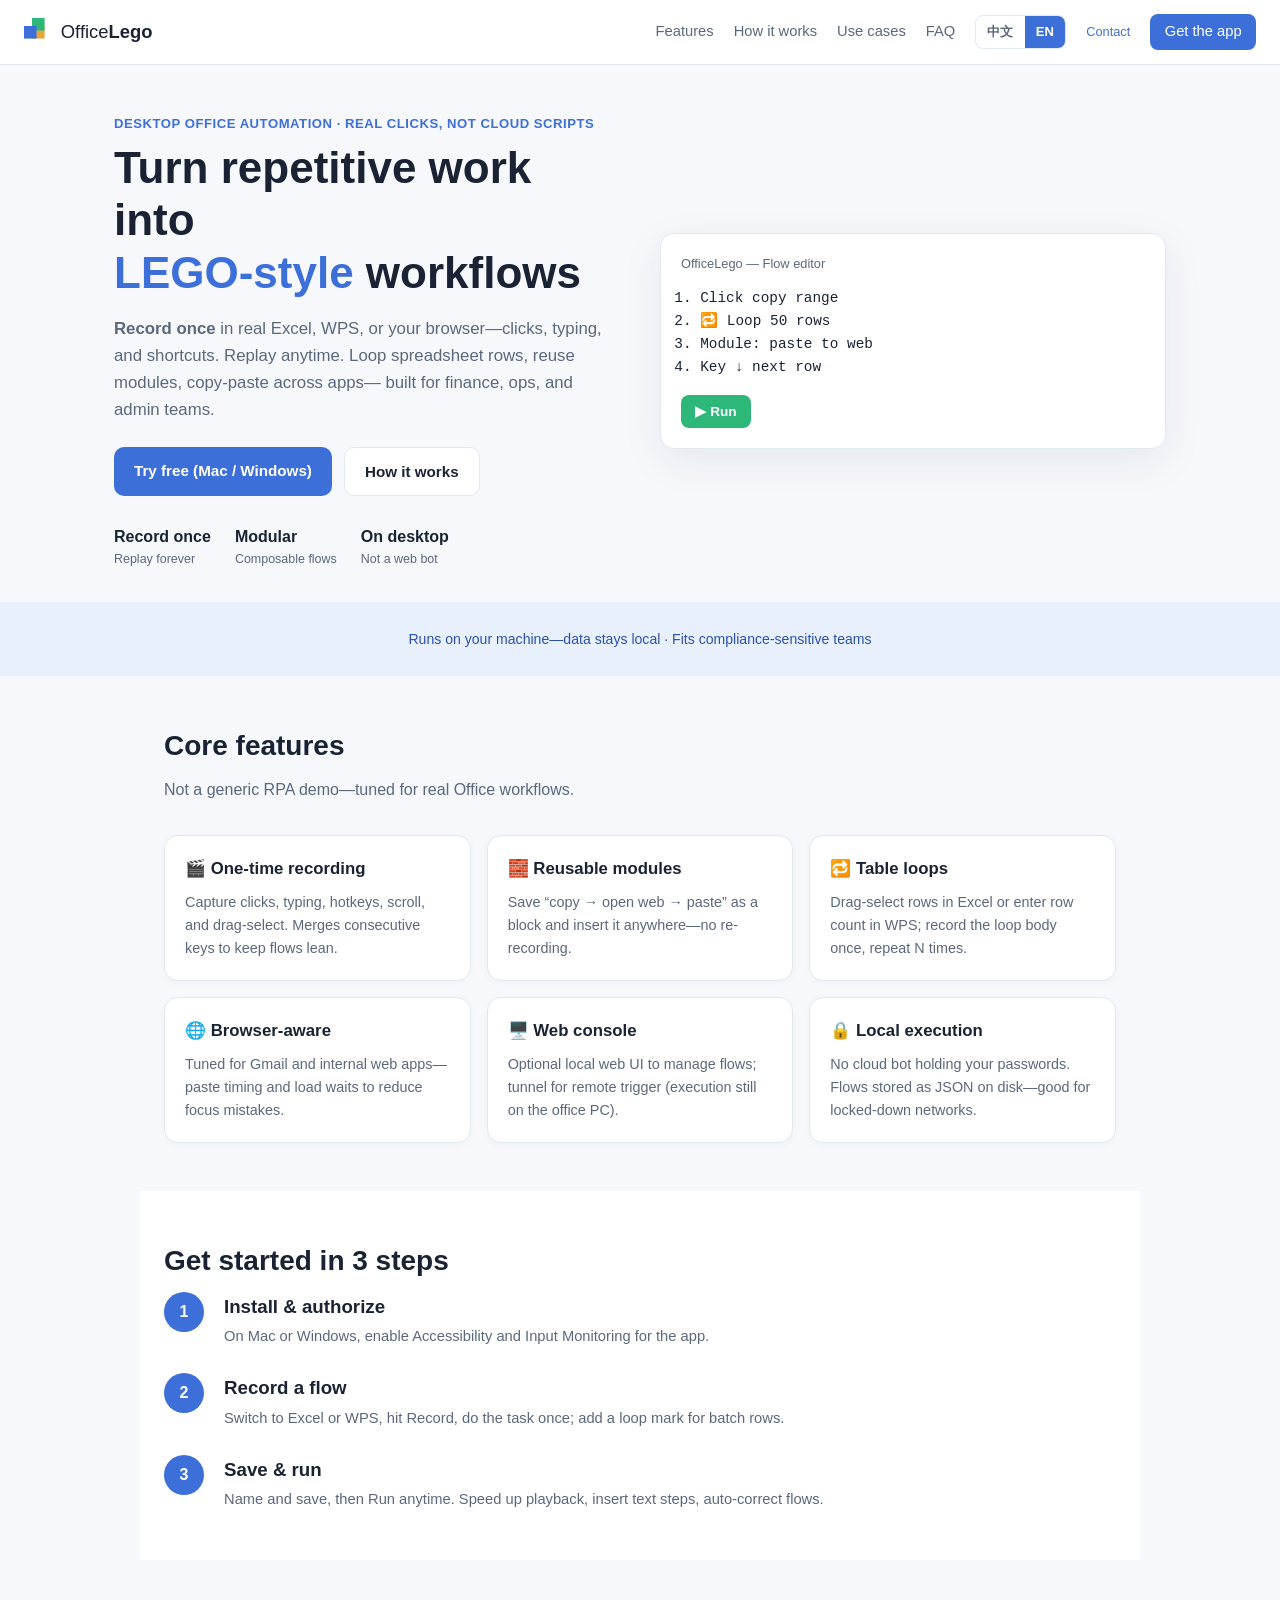
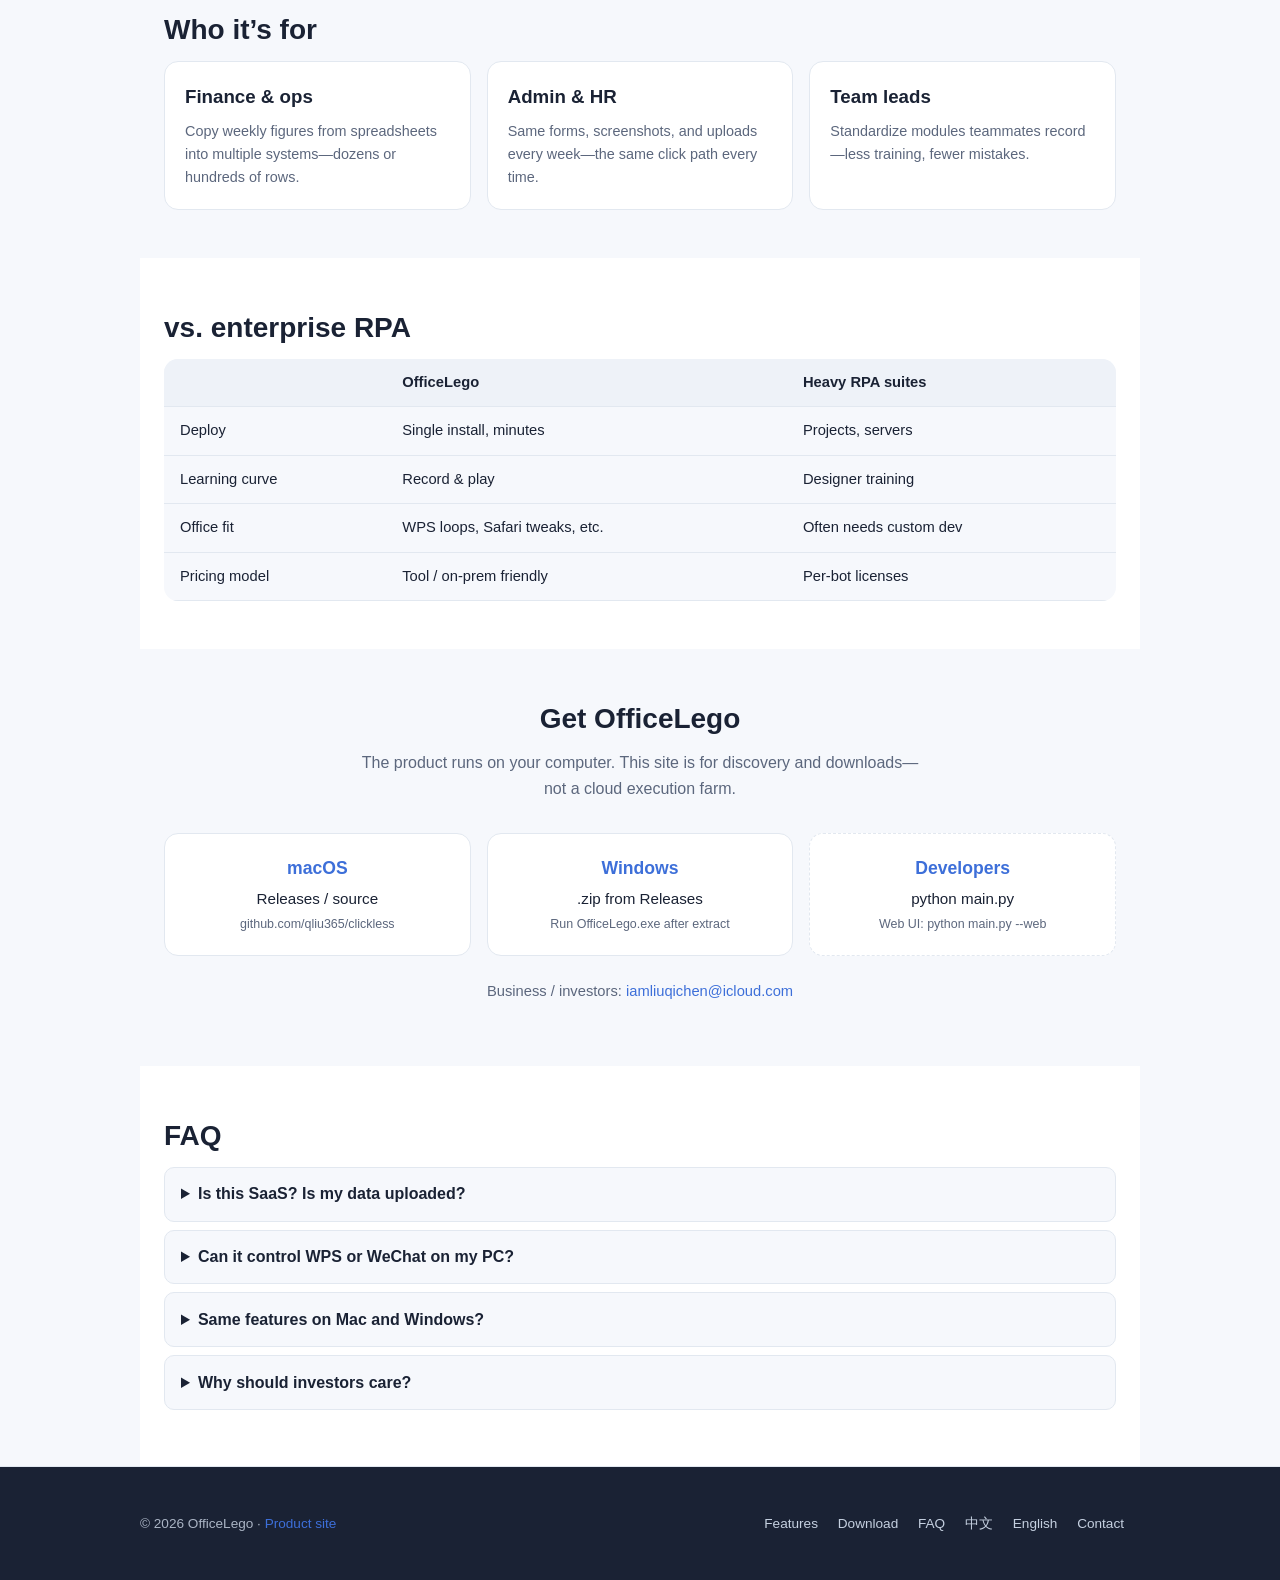
==== commit ff0fc86f: "Rename brand from OfficeLEGO to OfficeLego Unified display name, exe/dist paths, data directory, and" ====
--- a/website/index-en.html
+++ b/website/index-en.html
@@ -3,20 +3,20 @@
 <head>
   <meta charset="UTF-8" />
   <meta name="viewport" content="width=device-width, initial-scale=1" />
-  <title>OfficeLEGO — Record once, automate Office workflows | Desktop RPA</title>
-  <meta name="description" content="OfficeLEGO automates Excel, WPS, email, and browser work on your desktop. Record mouse and keyboard once, reuse modular blocks, loop through spreadsheet rows. macOS and Windows." />
-  <meta name="keywords" content="OfficeLEGO,office automation,desktop RPA,Excel automation,WPS,workflow recording,repeat tasks" />
-  <meta name="author" content="OfficeLEGO" />
+  <title>OfficeLego — Record once, automate Office workflows | Desktop RPA</title>
+  <meta name="description" content="OfficeLego automates Excel, WPS, email, and browser work on your desktop. Record mouse and keyboard once, reuse modular blocks, loop through spreadsheet rows. macOS and Windows." />
+  <meta name="keywords" content="OfficeLego,office automation,desktop RPA,Excel automation,WPS,workflow recording,repeat tasks" />
+  <meta name="author" content="OfficeLego" />
   <link rel="canonical" href="https://qliu365.github.io/clickless/index-en.html" />
   <link rel="alternate" hreflang="zh-CN" href="https://qliu365.github.io/clickless/" />
   <link rel="alternate" hreflang="en" href="https://qliu365.github.io/clickless/index-en.html" />
   <meta property="og:type" content="website" />
-  <meta property="og:title" content="OfficeLEGO — Snap office workflows like LEGO bricks" />
+  <meta property="og:title" content="OfficeLego — Snap office workflows like LEGO bricks" />
   <meta property="og:description" content="Record once, replay forever. Table loops, reusable modules, cross-app copy-paste—built for real Office work." />
   <meta property="og:locale" content="en_US" />
   <meta property="og:url" content="https://qliu365.github.io/clickless/index-en.html" />
   <meta name="twitter:card" content="summary_large_image" />
-  <meta name="twitter:title" content="OfficeLEGO" />
+  <meta name="twitter:title" content="OfficeLego" />
   <meta name="twitter:description" content="Desktop office automation — record once, run forever." />
   <link rel="stylesheet" href="styles.css" />
   <link rel="icon" href="data:image/svg+xml,%3Csvg xmlns='http://www.w3.org/2000/svg' viewBox='0 0 32 32'%3E%3Crect x='2' y='10' width='12' height='12' rx='2' fill='%235b8def'/%3E%3Crect x='18' y='4' width='12' height='12' rx='2' fill='%234ecf8a'/%3E%3Crect x='18' y='18' width='12' height='12' rx='2' fill='%23e8a838'/%3E%3C/svg%3E" />
@@ -24,7 +24,7 @@
   {
     "@context": "https://schema.org",
     "@type": "SoftwareApplication",
-    "name": "OfficeLEGO",
+    "name": "OfficeLego",
     "applicationCategory": "BusinessApplication",
     "operatingSystem": "macOS, Windows",
     "description": "Desktop automation for Excel, WPS, email and browser workflows. Record once, replay with modular steps and table loops.",
@@ -37,7 +37,7 @@
   <header class="site-header">
     <a class="logo" href="index-en.html">
       <span class="logo-blocks" aria-hidden="true"></span>
-      <span>Office<strong>LEGO</strong></span>
+      <span>Office<strong>Lego</strong></span>
     </a>
     <nav class="nav">
       <a href="#features">Features</a>
@@ -76,7 +76,7 @@
       </div>
       <div class="hero-visual" aria-hidden="true">
         <div class="mock-window">
-          <div class="mock-title">OfficeLEGO — Flow editor</div>
+          <div class="mock-title">OfficeLego — Flow editor</div>
           <ol class="mock-steps">
             <li>Click copy range</li>
             <li>🔁 Loop 50 rows</li>
@@ -172,7 +172,7 @@
       <h2>vs. enterprise RPA</h2>
       <table class="compare-table">
         <thead>
-          <tr><th></th><th>OfficeLEGO</th><th>Heavy RPA suites</th></tr>
+          <tr><th></th><th>OfficeLego</th><th>Heavy RPA suites</th></tr>
         </thead>
         <tbody>
           <tr><td>Deploy</td><td>Single install, minutes</td><td>Projects, servers</td></tr>
@@ -184,7 +184,7 @@
     </section>
 
     <section id="download" class="section cta-section">
-      <h2>Get OfficeLEGO</h2>
+      <h2>Get OfficeLego</h2>
       <p class="section-lead">The product runs on your computer. This site is for discovery and downloads—not a cloud execution farm.</p>
       <div class="download-grid">
         <a class="download-card" href="https://github.com/qliu365/clickless/releases" rel="noopener" target="_blank">
@@ -195,7 +195,7 @@
         <a class="download-card" href="https://github.com/qliu365/clickless/releases" rel="noopener" target="_blank">
           <span class="os">Windows</span>
           <span class="label">.zip from Releases</span>
-          <span class="hint">Run OfficeLEGO.exe after extract</span>
+          <span class="hint">Run OfficeLego.exe after extract</span>
         </a>
         <div class="download-card dev">
           <span class="os">Developers</span>
@@ -232,7 +232,7 @@
 
   <footer class="site-footer">
     <div class="footer-inner">
-      <p>© <span id="year"></span> OfficeLEGO · <a href="https://qliu365.github.io/clickless/index-en.html">Product site</a></p>
+      <p>© <span id="year"></span> OfficeLego · <a href="https://qliu365.github.io/clickless/index-en.html">Product site</a></p>
       <p class="footer-links">
         <a href="#features">Features</a>
         <a href="#download">Download</a>
